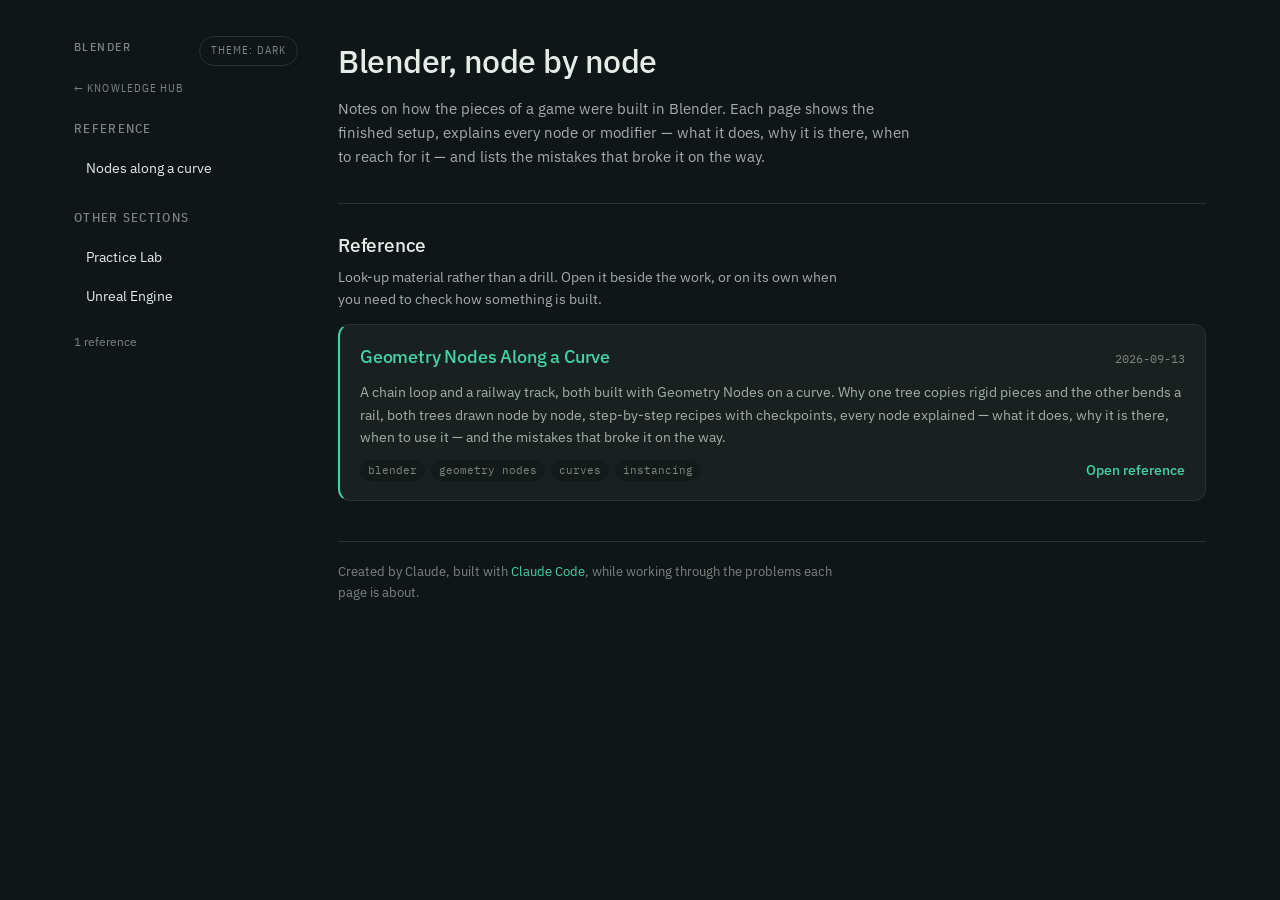
==== blender/index.html @ bbf20980 "Add a knowledge hub with Blender and Unreal sections The root page becomes a hub with three sections" ====
<!doctype html>
<html lang="en">
<head>
<meta charset="utf-8">
<meta name="viewport" content="width=device-width, initial-scale=1">
<script>(function(){var t="dark";try{var s=localStorage.getItem("lab-theme");if(s==="light"||s==="system")t=s;}catch(e){}if(t!=="system")document.documentElement.setAttribute("data-theme",t);})();</script>
<title>Blender — Knowledge Hub</title>
<meta name="description" content="Blender reference pages: Geometry Nodes and modifier setups explained node by node.">
<link rel="preconnect" href="https://fonts.googleapis.com">
<link rel="preconnect" href="https://fonts.gstatic.com" crossorigin>
<link rel="stylesheet" href="https://fonts.googleapis.com/css2?family=IBM+Plex+Mono:wght@400;500&family=IBM+Plex+Sans+Condensed:wght@500&family=IBM+Plex+Sans:wght@400;500&display=swap">
<link rel="stylesheet" href="../assets/site.css">
</head>
<body data-page="section" data-section="blender" data-root="../">
<div class="shell">
  <aside class="side">
    <div class="sidehead">
      <p class="eyebrow">Blender</p>
      <button type="button" class="theme" id="themeBtn">Theme: dark</button>
    </div>
    <a class="back" href="../index.html">&larr; Knowledge hub</a>
    <div id="sidenav"></div>
    <p class="count" id="count"></p>
  </aside>

  <main>
    <div class="masthead">
      <h1>Blender, node by node</h1>
      <p>Notes on how the pieces of a game were built in Blender. Each page shows the finished setup, explains every node or modifier — what it does, why it is there, when to reach for it — and lists the mistakes that broke it on the way.</p>
    </div>
    <div class="cards" id="cards"></div>

    <section class="refs" id="refs" hidden aria-label="Reference">
      <div class="refs-head">
        <h2>Reference</h2>
        <p>Look-up material rather than a drill. Open it beside the work, or on its own when you need to check how something is built.</p>
      </div>
      <div class="reflist" id="reflist"></div>
    </section>

    <section class="related" id="related" hidden aria-label="Related practices">
      <div class="refs-head">
        <h2>Related practices</h2>
        <p>Drills from the Practice Lab that exercise this area.</p>
      </div>
      <div class="cards" id="relcards"></div>
    </section>

    <footer class="colophon">
      <p>Created by Claude, built with <a href="https://claude.com/claude-code">Claude Code</a>, while working through the problems each page is about.</p>
    </footer>
  </main>
</div>

<script src="../assets/manifest.js"></script>
<script src="../assets/site.js"></script>
<script>
(function(){
  var order=["dark","light","system"];
  var btn=document.getElementById("themeBtn");
  if(!btn) return;
  function read(){ try{ return localStorage.getItem("lab-theme")||"dark"; }catch(e){ return "dark"; } }
  function apply(v){
    if(v==="system") document.documentElement.removeAttribute("data-theme");
    else document.documentElement.setAttribute("data-theme",v);
    btn.textContent="Theme: "+v;
    try{ localStorage.setItem("lab-theme",v); }catch(e){}
  }
  apply(read());
  btn.addEventListener("click",function(){ apply(order[(order.indexOf(read())+1)%order.length]); });
})();
</script>
</body>
</html>
---- assets/site.css ----
:root{
  color-scheme:light;
  --ground:#F1F4F1; --surface:#FFFFFF; --sunk:#E8ECE8;
  --ink:#141E1B; --ink-2:#4E5B57; --ink-3:#7E8A85;
  --line:#D4DBD6; --line-2:#B6C0BA;
  --accent:#0B7A5E; --accent-soft:#DAEFE7; --accent-ink:#075243;
}
@media (prefers-color-scheme: dark){
  :root:not([data-theme="light"]){
    color-scheme:dark;
    --ground:#0F1617; --surface:#18211F; --sunk:#131B1A;
    --ink:#E5ECE8; --ink-2:#A2AFAA; --ink-3:#7A8681;
    --line:#283432; --line-2:#3A4744;
    --accent:#45D3A5; --accent-soft:#10312A; --accent-ink:#8DE8C6;
  }
}
:root[data-theme="dark"]{
  color-scheme:dark;
  --ground:#0F1617; --surface:#18211F; --sunk:#131B1A;
  --ink:#E5ECE8; --ink-2:#A2AFAA; --ink-3:#7A8681;
  --line:#283432; --line-2:#3A4744;
  --accent:#45D3A5; --accent-soft:#10312A; --accent-ink:#8DE8C6;
}

*{box-sizing:border-box}
[hidden]{display:none!important}
body{
  margin:0;background:var(--ground);color:var(--ink);
  font-family:"IBM Plex Sans",system-ui,-apple-system,sans-serif;
  font-size:15px;line-height:1.6;
}
a{color:var(--accent);text-decoration:none}
a:hover{text-decoration:underline}
a:focus-visible{outline:2px solid var(--accent);outline-offset:3px;border-radius:4px}

.shell{max-width:1180px;margin:0 auto;padding:36px 24px 80px;display:grid;grid-template-columns:224px minmax(0,1fr);gap:40px;align-items:start}
@media (max-width:860px){.shell{grid-template-columns:1fr;gap:28px;padding-top:28px}}

.sidehead{display:flex;align-items:center;justify-content:space-between;gap:12px}
.theme{
  font:inherit;font-family:"IBM Plex Sans Condensed","IBM Plex Sans",sans-serif;
  text-transform:uppercase;letter-spacing:.1em;font-size:11px;
  color:var(--ink-3);background:none;border:1px solid var(--line);
  padding:5px 11px;border-radius:99px;cursor:pointer;white-space:nowrap;
}
.theme:hover{color:var(--ink);border-color:var(--line-2)}
.eyebrow{
  font-family:"IBM Plex Sans Condensed","IBM Plex Sans",sans-serif;
  font-weight:500;text-transform:uppercase;letter-spacing:.12em;
  font-size:12px;color:var(--ink-3);margin:0 0 8px;
}
.side{position:sticky;top:36px}
@media (max-width:860px){.side{position:static}}
.side h2{font-size:13px;font-weight:500;color:var(--ink-3);margin:0 0 10px;text-transform:uppercase;letter-spacing:.1em;font-family:"IBM Plex Sans Condensed",sans-serif}
.side nav ul{list-style:none;margin:0;padding:0;display:flex;flex-direction:column;gap:2px}
.side nav a{
  display:block;padding:7px 10px;border-radius:7px;color:var(--ink);
  border-left:2px solid transparent;font-size:14px;
}
.side nav a:hover{background:var(--sunk);text-decoration:none}
.side nav a[data-new=true]{border-left-color:var(--accent)}
.side .count{margin:18px 0 0;font-size:12px;color:var(--ink-3)}

.masthead{margin:0 0 30px}
.masthead h1{font-size:32px;font-weight:500;letter-spacing:-.015em;margin:0 0 10px;text-wrap:balance}
.masthead p{margin:0;color:var(--ink-2);max-width:64ch}

.cards{display:grid;gap:16px;grid-template-columns:repeat(auto-fill,minmax(280px,1fr))}
.card{
  background:var(--surface);border:1px solid var(--line);border-radius:12px;
  padding:20px;display:flex;flex-direction:column;gap:10px;
}
.card.newest{grid-column:1/-1;border-color:var(--line-2)}
.card .top{display:flex;align-items:baseline;justify-content:space-between;gap:12px;flex-wrap:wrap}
.card h3{margin:0;font-size:19px;font-weight:500;letter-spacing:-.01em}
.card.newest h3{font-size:23px}
.card .when{font-family:"IBM Plex Mono",monospace;font-size:12px;color:var(--ink-3);font-variant-numeric:tabular-nums;white-space:nowrap}
.card p{margin:0;color:var(--ink-2);font-size:14px}
.card .why{
  margin:0;padding:12px 14px;border-radius:8px;background:var(--sunk);
  color:var(--ink-2);font-size:13px;
}
.card .why b{font-weight:500;color:var(--ink);font-family:"IBM Plex Sans Condensed",sans-serif;text-transform:uppercase;letter-spacing:.09em;font-size:11px;display:block;margin-bottom:3px}
.card .foot{display:flex;align-items:center;justify-content:space-between;gap:12px;margin-top:auto;padding-top:4px;flex-wrap:wrap}
.topics{display:flex;gap:6px;flex-wrap:wrap}
.topics span{
  font-family:"IBM Plex Mono",monospace;font-size:11px;padding:2px 8px;border-radius:99px;
  background:var(--sunk);color:var(--ink-3);
}
.badge{
  font-family:"IBM Plex Sans Condensed",sans-serif;text-transform:uppercase;letter-spacing:.09em;
  font-size:11px;padding:3px 9px;border-radius:99px;background:var(--accent-soft);color:var(--accent-ink);
}
.open{font-size:14px;font-weight:500}
.side .second{margin-top:22px}

.refs{margin-top:34px;padding-top:26px;border-top:1px solid var(--line)}
.refs-head{margin:0 0 14px}
.refs-head h2{margin:0 0 5px;font-size:19px;font-weight:500;letter-spacing:-.01em}
.refs-head p{margin:0;color:var(--ink-2);font-size:14px;max-width:64ch}
.reflist{display:grid;gap:12px}
.ref{
  background:var(--surface);border:1px solid var(--line);border-radius:12px;
  border-left:2px solid var(--accent);padding:18px 20px;
  display:flex;flex-direction:column;gap:9px;
}
.ref .top{display:flex;align-items:baseline;justify-content:space-between;gap:12px;flex-wrap:wrap}
.ref h3{margin:0;font-size:18px;font-weight:500;letter-spacing:-.01em}
.ref .when{font-family:"IBM Plex Mono",monospace;font-size:12px;color:var(--ink-3);font-variant-numeric:tabular-nums;white-space:nowrap}
.ref p{margin:0;color:var(--ink-2);font-size:14px}
.ref .foot{display:flex;align-items:center;justify-content:space-between;gap:12px;flex-wrap:wrap;padding-top:2px}

/* ---------------- hub ---------------- */
.sections{display:grid;gap:16px;grid-template-columns:repeat(auto-fill,minmax(260px,1fr))}
.seccard{
  background:var(--surface);border:1px solid var(--line);border-top:2px solid var(--accent);
  border-radius:12px;padding:20px;display:flex;flex-direction:column;gap:10px;
}
.seccard .top{display:flex;align-items:baseline;justify-content:space-between;gap:12px;flex-wrap:wrap}
.seccard h3{margin:0;font-size:21px;font-weight:500;letter-spacing:-.012em}
.seccard .when{font-family:"IBM Plex Mono",monospace;font-size:12px;color:var(--ink-3);white-space:nowrap}
.seccard p{margin:0;color:var(--ink-2);font-size:14px}
.seccard .latest{list-style:none;margin:2px 0 0;padding:10px 12px;border-radius:8px;background:var(--sunk);display:flex;flex-direction:column;gap:3px}
.seccard .latest a{font-size:14px;color:var(--ink)}
.seccard .latest a:hover{color:var(--accent)}
.seccard .open{margin-top:auto;padding-top:4px}

.recent-wrap{margin-top:34px;padding-top:26px;border-top:1px solid var(--line)}
.recent-wrap h2{margin:0 0 12px;font-size:19px;font-weight:500;letter-spacing:-.01em}
.recent{list-style:none;margin:0;padding:0;display:flex;flex-direction:column}
.recent li{display:grid;grid-template-columns:7.5rem minmax(0,1fr) auto;gap:14px;align-items:baseline;padding:9px 0;border-bottom:1px solid var(--line)}
.recent .when{font-family:"IBM Plex Mono",monospace;font-size:12px;color:var(--ink-3);font-variant-numeric:tabular-nums}
.recent .title{font-size:15px;color:var(--ink)}
.recent .title:hover{color:var(--accent)}
.recent .kind{font-family:"IBM Plex Sans Condensed",sans-serif;text-transform:uppercase;letter-spacing:.09em;font-size:11px;color:var(--ink-3);white-space:nowrap}
@media (max-width:600px){.recent li{grid-template-columns:1fr;gap:2px}}

.side .back{display:inline-block;margin:14px 0 4px;font-family:"IBM Plex Sans Condensed",sans-serif;text-transform:uppercase;letter-spacing:.1em;font-size:11px;color:var(--ink-3)}
.side .back:hover{color:var(--accent);text-decoration:none}
.side h2.second:first-of-type{margin-top:18px}
.related{margin-top:34px;padding-top:26px;border-top:1px solid var(--line)}

.colophon{margin-top:40px;padding-top:20px;border-top:1px solid var(--line)}
.colophon p{margin:0;font-size:13px;color:var(--ink-3);max-width:64ch}

.empty{background:var(--surface);border:1px solid var(--line);border-radius:12px;padding:24px;color:var(--ink-2)}
.empty code{font-family:"IBM Plex Mono",monospace;font-size:13px;background:var(--sunk);padding:2px 6px;border-radius:5px}
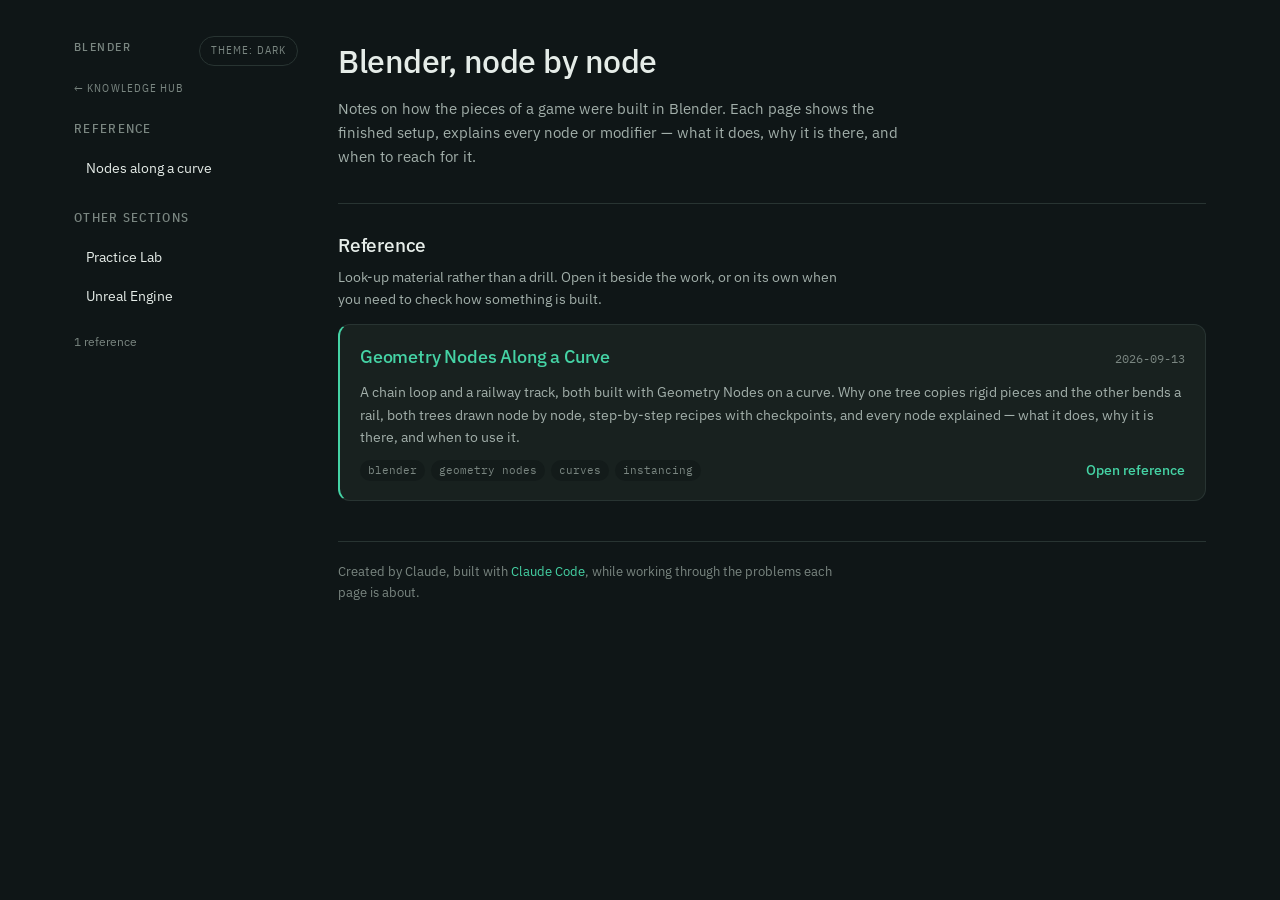
==== commit 8e5993a6: "Drop the mistakes list from the Geometry Nodes page Removes the "What went wrong, and the fix" secti" ====
--- a/blender/index.html
+++ b/blender/index.html
@@ -26,7 +26,7 @@
   <main>
     <div class="masthead">
       <h1>Blender, node by node</h1>
-      <p>Notes on how the pieces of a game were built in Blender. Each page shows the finished setup, explains every node or modifier — what it does, why it is there, when to reach for it — and lists the mistakes that broke it on the way.</p>
+      <p>Notes on how the pieces of a game were built in Blender. Each page shows the finished setup, explains every node or modifier — what it does, why it is there, and when to reach for it.</p>
     </div>
     <div class="cards" id="cards"></div>
 
